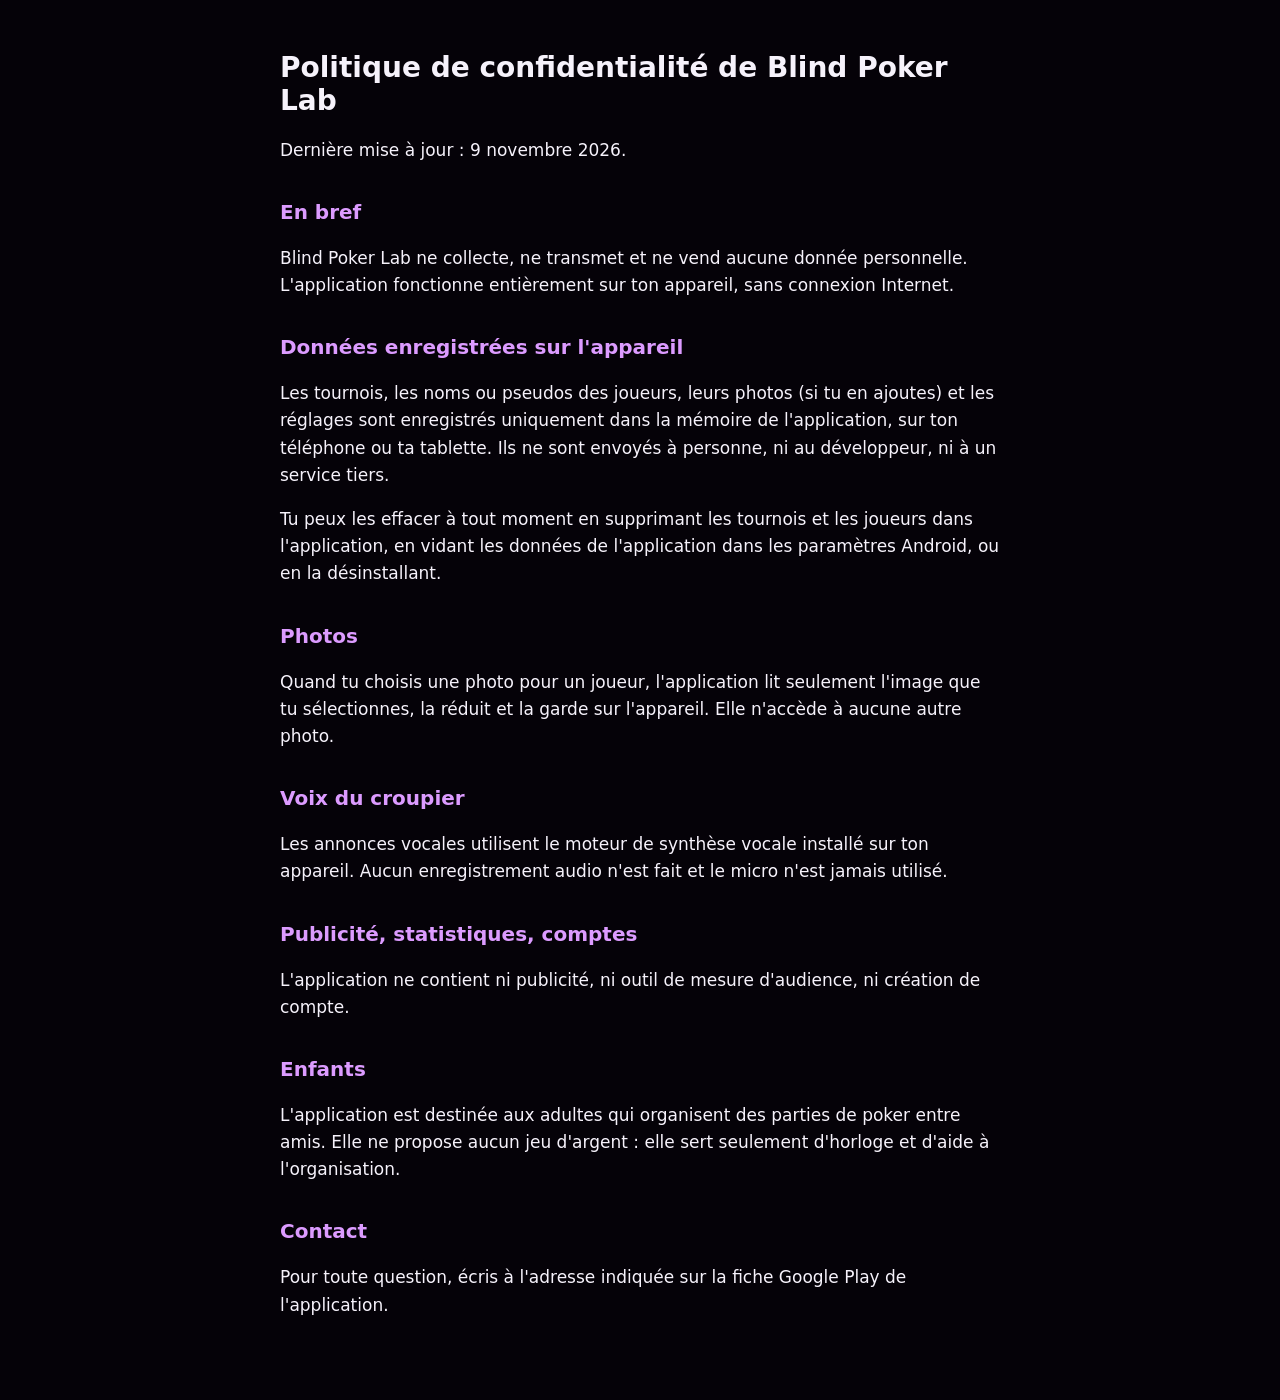
==== confidentialite.html @ 1b235608 "Ajoute l'appli Android pour le Google Play Store Projet Android (WebView) qui embarque index.html po" ====
<!doctype html>
<html lang="fr">
<head>
<meta charset="utf-8">
<meta name="viewport" content="width=device-width, initial-scale=1">
<title>Blind Poker Lab – Politique de confidentialité</title>
<style>
body { margin: 0; background: #050208; color: #f6f2fb; font: 17px/1.6 system-ui, sans-serif; }
main { max-width: 720px; margin: 0 auto; padding: 32px 16px 64px; }
h1 { font-size: 28px; line-height: 1.2; } h2 { font-size: 20px; margin-top: 32px; color: #dc9bff; }
a { color: #dc9bff; }
</style>
</head>
<body>
<main>
<h1>Politique de confidentialité de Blind Poker Lab</h1>
<p>Dernière mise à jour : 9 novembre 2026.</p>

<h2>En bref</h2>
<p>Blind Poker Lab ne collecte, ne transmet et ne vend aucune donnée personnelle. L'application fonctionne entièrement sur ton appareil, sans connexion Internet.</p>

<h2>Données enregistrées sur l'appareil</h2>
<p>Les tournois, les noms ou pseudos des joueurs, leurs photos (si tu en ajoutes) et les réglages sont enregistrés uniquement dans la mémoire de l'application, sur ton téléphone ou ta tablette. Ils ne sont envoyés à personne, ni au développeur, ni à un service tiers.</p>
<p>Tu peux les effacer à tout moment en supprimant les tournois et les joueurs dans l'application, en vidant les données de l'application dans les paramètres Android, ou en la désinstallant.</p>

<h2>Photos</h2>
<p>Quand tu choisis une photo pour un joueur, l'application lit seulement l'image que tu sélectionnes, la réduit et la garde sur l'appareil. Elle n'accède à aucune autre photo.</p>

<h2>Voix du croupier</h2>
<p>Les annonces vocales utilisent le moteur de synthèse vocale installé sur ton appareil. Aucun enregistrement audio n'est fait et le micro n'est jamais utilisé.</p>

<h2>Publicité, statistiques, comptes</h2>
<p>L'application ne contient ni publicité, ni outil de mesure d'audience, ni création de compte.</p>

<h2>Enfants</h2>
<p>L'application est destinée aux adultes qui organisent des parties de poker entre amis. Elle ne propose aucun jeu d'argent : elle sert seulement d'horloge et d'aide à l'organisation.</p>

<h2>Contact</h2>
<p>Pour toute question, écris à l'adresse indiquée sur la fiche Google Play de l'application.</p>
</main>
</body>
</html>
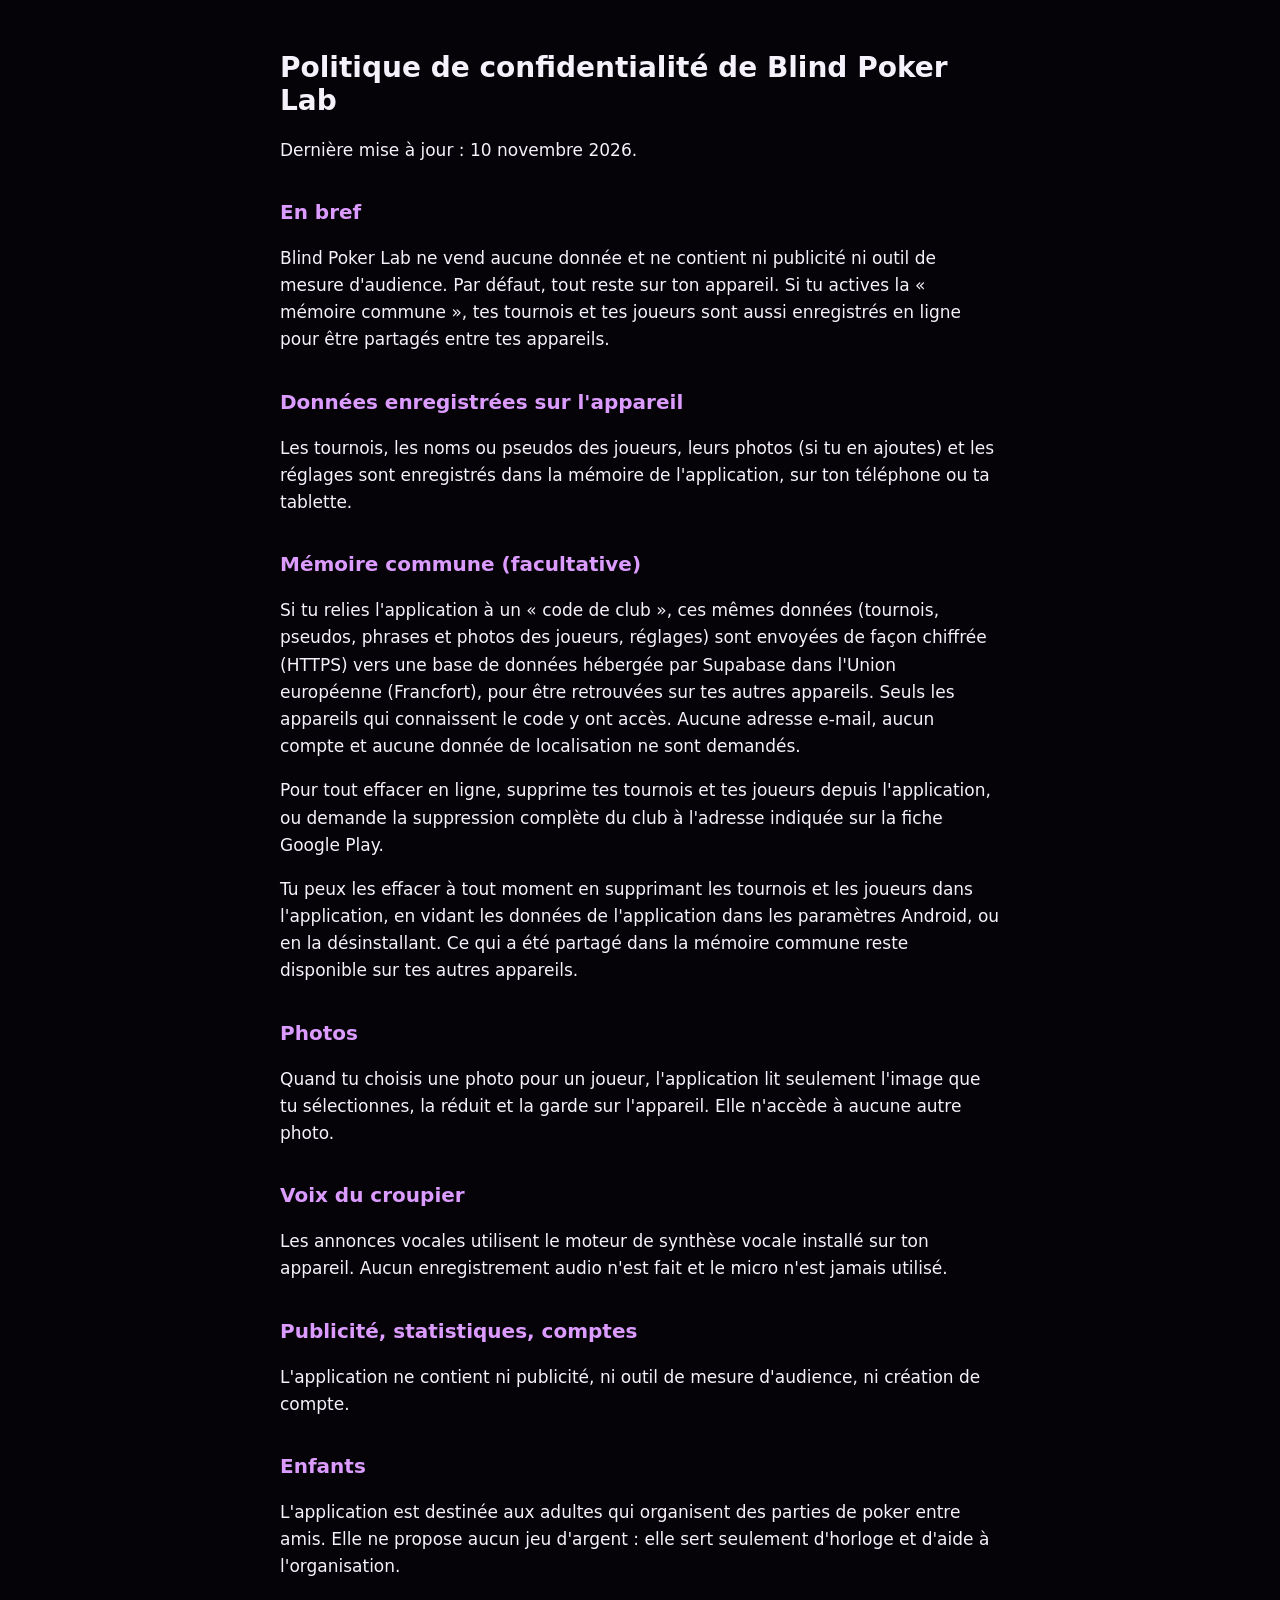
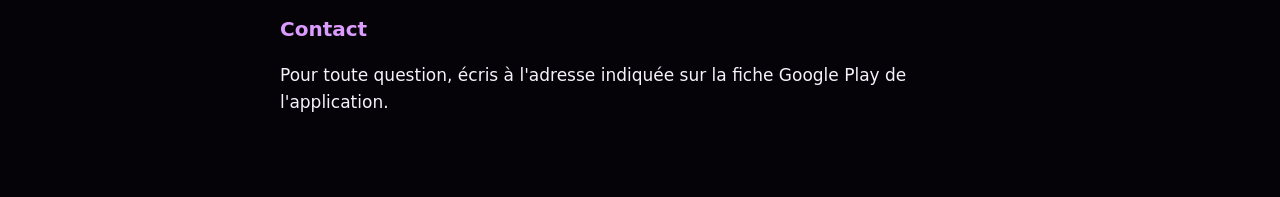
==== commit c7ee7cf3: "Mémoire commune entre la tablette, le site et Claude Un code de club (bouton nuage en haut) relie to" ====
--- a/confidentialite.html
+++ b/confidentialite.html
@@ -14,14 +14,18 @@
 <body>
 <main>
 <h1>Politique de confidentialité de Blind Poker Lab</h1>
-<p>Dernière mise à jour : 9 novembre 2026.</p>
+<p>Dernière mise à jour : 10 novembre 2026.</p>
 
 <h2>En bref</h2>
-<p>Blind Poker Lab ne collecte, ne transmet et ne vend aucune donnée personnelle. L'application fonctionne entièrement sur ton appareil, sans connexion Internet.</p>
+<p>Blind Poker Lab ne vend aucune donnée et ne contient ni publicité ni outil de mesure d'audience. Par défaut, tout reste sur ton appareil. Si tu actives la « mémoire commune », tes tournois et tes joueurs sont aussi enregistrés en ligne pour être partagés entre tes appareils.</p>
 
 <h2>Données enregistrées sur l'appareil</h2>
-<p>Les tournois, les noms ou pseudos des joueurs, leurs photos (si tu en ajoutes) et les réglages sont enregistrés uniquement dans la mémoire de l'application, sur ton téléphone ou ta tablette. Ils ne sont envoyés à personne, ni au développeur, ni à un service tiers.</p>
-<p>Tu peux les effacer à tout moment en supprimant les tournois et les joueurs dans l'application, en vidant les données de l'application dans les paramètres Android, ou en la désinstallant.</p>
+<p>Les tournois, les noms ou pseudos des joueurs, leurs photos (si tu en ajoutes) et les réglages sont enregistrés dans la mémoire de l'application, sur ton téléphone ou ta tablette.</p>
+
+<h2>Mémoire commune (facultative)</h2>
+<p>Si tu relies l'application à un « code de club », ces mêmes données (tournois, pseudos, phrases et photos des joueurs, réglages) sont envoyées de façon chiffrée (HTTPS) vers une base de données hébergée par Supabase dans l'Union européenne (Francfort), pour être retrouvées sur tes autres appareils. Seuls les appareils qui connaissent le code y ont accès. Aucune adresse e-mail, aucun compte et aucune donnée de localisation ne sont demandés.</p>
+<p>Pour tout effacer en ligne, supprime tes tournois et tes joueurs depuis l'application, ou demande la suppression complète du club à l'adresse indiquée sur la fiche Google Play.</p>
+<p>Tu peux les effacer à tout moment en supprimant les tournois et les joueurs dans l'application, en vidant les données de l'application dans les paramètres Android, ou en la désinstallant. Ce qui a été partagé dans la mémoire commune reste disponible sur tes autres appareils.</p>
 
 <h2>Photos</h2>
 <p>Quand tu choisis une photo pour un joueur, l'application lit seulement l'image que tu sélectionnes, la réduit et la garde sur l'appareil. Elle n'accède à aucune autre photo.</p>
